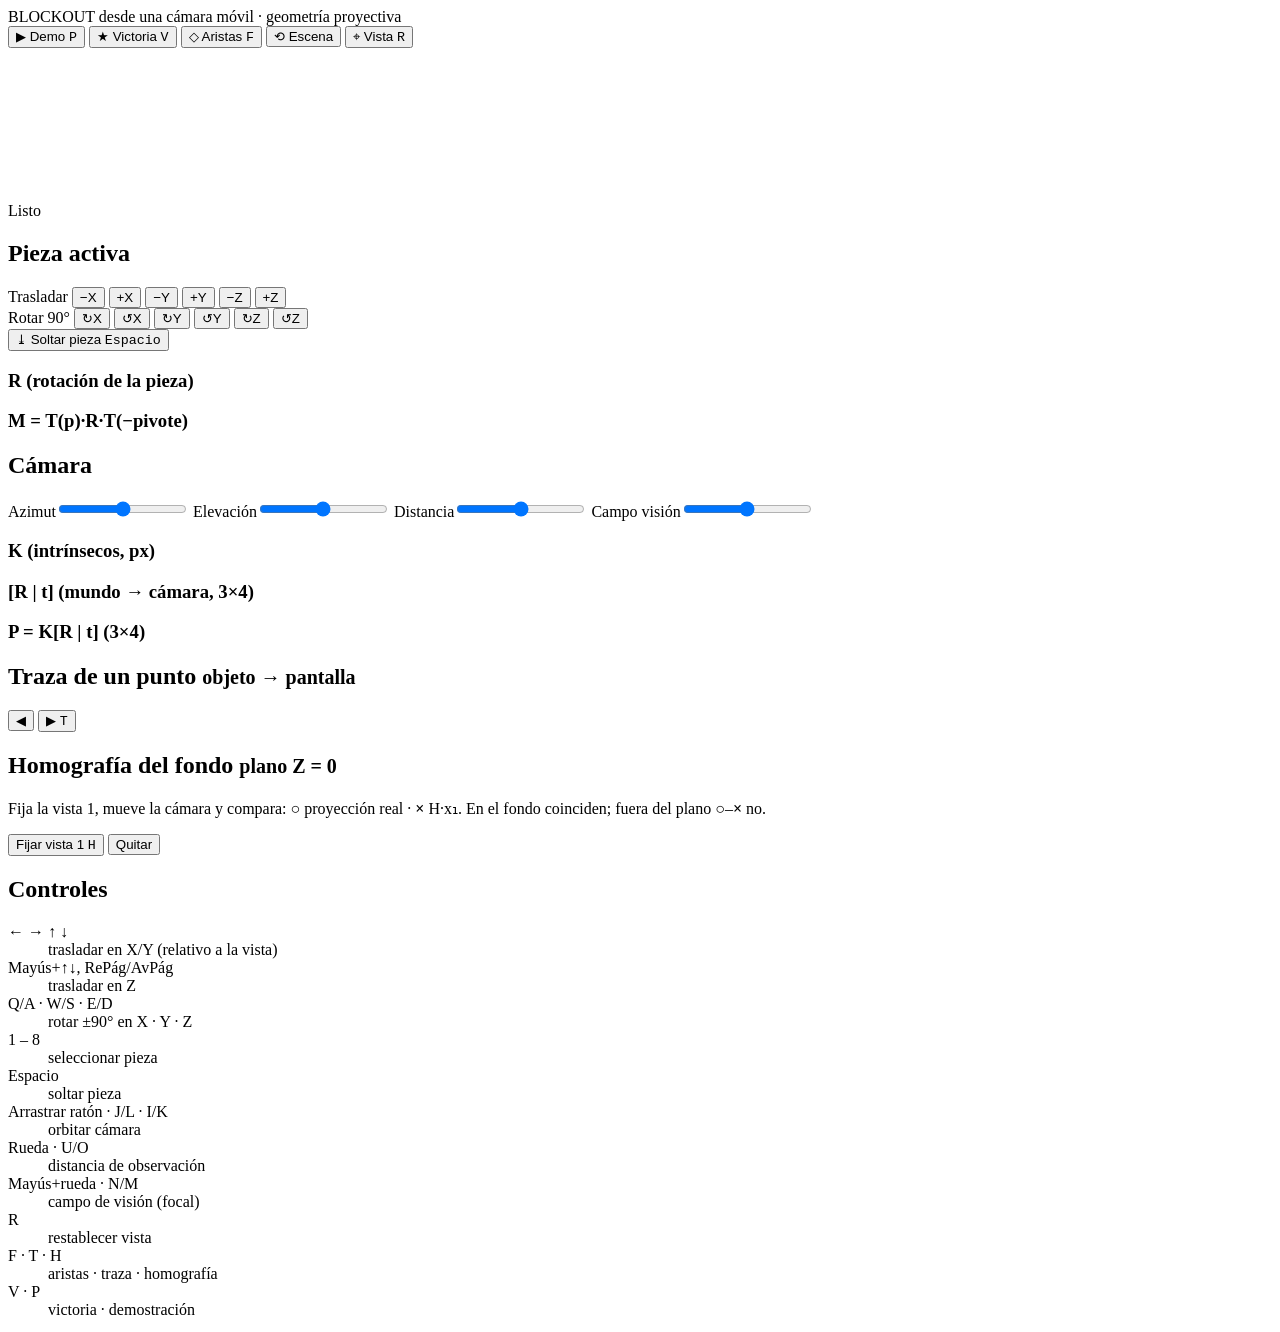
==== index.html @ d71aa743 "animación: victoria por poses 3D enviadas con SET_ANIMATION (T11) Co-Authored-By: Claude Opus 5.5 <n" ====
<!doctype html>
<html lang="es">
<head>
  <meta charset="utf-8">
  <meta name="viewport" content="width=device-width, initial-scale=1">
  <title>Blockout · Cámara móvil</title>
  <link rel="stylesheet" href="css/style.css">
</head>
<body>
  <div class="app">
    <header class="topbar">
      <div class="brand">
        <span class="logo">BLOCKOUT</span>
        <span class="tag">desde una cámara móvil · geometría proyectiva</span>
      </div>
      <div class="toolbar">
        <button id="btn-demo" title="Modo de demostración (P)">▶ Demo <kbd>P</kbd></button>
        <button id="btn-victory" title="Animación de victoria (V)">★ Victoria <kbd>V</kbd></button>
        <button id="btn-wire" title="Alternar caras / solo aristas (F)">◇ Aristas <kbd>F</kbd></button>
        <button id="btn-reset-scene" title="Reiniciar escena (Retroceso)">⟲ Escena</button>
        <button id="btn-reset-cam" title="Restablecer vista (R)">⌖ Vista <kbd>R</kbd></button>
      </div>
    </header>

    <main class="stage">
      <canvas id="view" aria-label="Vista proyectada de la escena 3D"></canvas>
      <div class="status-strip" id="status-strip">Listo</div>
    </main>

    <aside class="panel">
      <section>
        <h2>Pieza activa</h2>
        <div class="piece-grid" id="piece-grid"></div>
        <div class="pad">
          <div class="pad-group">
            <span>Trasladar</span>
            <button data-act='{"type":"TRANSLATE","delta":[-1,0,0]}'>−X</button>
            <button data-act='{"type":"TRANSLATE","delta":[1,0,0]}'>+X</button>
            <button data-act='{"type":"TRANSLATE","delta":[0,-1,0]}'>−Y</button>
            <button data-act='{"type":"TRANSLATE","delta":[0,1,0]}'>+Y</button>
            <button data-act='{"type":"TRANSLATE","delta":[0,0,-1]}'>−Z</button>
            <button data-act='{"type":"TRANSLATE","delta":[0,0,1]}'>+Z</button>
          </div>
          <div class="pad-group">
            <span>Rotar 90°</span>
            <button data-act='{"type":"ROTATE","axis":"x","dir":1}'>↻X</button>
            <button data-act='{"type":"ROTATE","axis":"x","dir":-1}'>↺X</button>
            <button data-act='{"type":"ROTATE","axis":"y","dir":1}'>↻Y</button>
            <button data-act='{"type":"ROTATE","axis":"y","dir":-1}'>↺Y</button>
            <button data-act='{"type":"ROTATE","axis":"z","dir":1}'>↻Z</button>
            <button data-act='{"type":"ROTATE","axis":"z","dir":-1}'>↺Z</button>
          </div>
          <button class="wide" data-act='{"type":"DROP"}'>⤓ Soltar pieza <kbd>Espacio</kbd></button>
        </div>
        <div class="kv" id="piece-info"></div>
        <div class="mats">
          <div><h3>R (rotación de la pieza)</h3><pre id="mat-Rp"></pre></div>
          <div><h3>M = T(p)·R·T(−pivote)</h3><pre id="mat-M"></pre></div>
        </div>
      </section>

      <section>
        <h2>Cámara</h2>
        <label class="slider"><span>Azimut</span><input type="range" id="cam-azimuth" min="-180" max="180" step="1"><output id="o-azimuth"></output></label>
        <label class="slider"><span>Elevación</span><input type="range" id="cam-elevation" min="-85" max="89" step="1"><output id="o-elevation"></output></label>
        <label class="slider"><span>Distancia</span><input type="range" id="cam-distance" min="0.5" max="80" step="0.1"><output id="o-distance"></output></label>
        <label class="slider"><span>Campo visión</span><input type="range" id="cam-fovY" min="8" max="120" step="0.5"><output id="o-fovY"></output></label>
        <div class="kv" id="cam-info"></div>
        <div class="mats">
          <div><h3>K (intrínsecos, px)</h3><pre id="mat-K"></pre></div>
          <div class="full"><h3>[R | t] (mundo → cámara, 3×4)</h3><pre id="mat-Rt"></pre></div>
          <div class="full"><h3>P = K[R | t] (3×4)</h3><pre id="mat-P"></pre></div>
        </div>
      </section>

      <section>
        <h2>Traza de un punto <small>objeto → pantalla</small></h2>
        <div class="row">
          <button id="trace-prev">◀</button>
          <span id="trace-label" class="grow"></span>
          <button id="trace-next">▶ <kbd>T</kbd></button>
        </div>
        <table class="trace" id="trace-table"></table>
      </section>

      <section>
        <h2>Homografía del fondo <small>plano Z = 0</small></h2>
        <p class="note">Fija la vista 1, mueve la cámara y compara: <b class="g">○</b> proyección real ·
          <b>×</b> H·x₁. En el fondo coinciden; fuera del plano <b class="o">○</b>–<b class="r">×</b> no.</p>
        <div class="row">
          <button id="h-capture">Fijar vista 1 <kbd>H</kbd></button>
          <button id="h-clear">Quitar</button>
        </div>
        <div id="h-out" class="h-out"></div>
      </section>

      <section>
        <h2>Controles</h2>
        <dl class="keys">
          <dt>← → ↑ ↓</dt><dd>trasladar en X/Y (relativo a la vista)</dd>
          <dt>Mayús+↑↓, RePág/AvPág</dt><dd>trasladar en Z</dd>
          <dt>Q/A · W/S · E/D</dt><dd>rotar ±90° en X · Y · Z</dd>
          <dt>1 – 8</dt><dd>seleccionar pieza</dd>
          <dt>Espacio</dt><dd>soltar pieza</dd>
          <dt>Arrastrar ratón · J/L · I/K</dt><dd>orbitar cámara</dd>
          <dt>Rueda · U/O</dt><dd>distancia de observación</dd>
          <dt>Mayús+rueda · N/M</dt><dd>campo de visión (focal)</dd>
          <dt>R</dt><dd>restablecer vista</dd>
          <dt>F · T · H</dt><dd>aristas · traza · homografía</dd>
          <dt>V · P</dt><dd>victoria · demostración</dd>
        </dl>
      </section>
    </aside>
  </div>

  <!-- Orden de carga: núcleo matemático → escena (A) → cámara/proyección (B) → aplicación (C).
       Scripts clásicos (no módulos ES) para que funcione abriendo el archivo, sin servidor. -->
  <script src="js/math/linalg.js"></script>
  <script src="js/scene/pieces.js"></script>
  <script src="js/scene/scene.js"></script>
  <script src="js/camera/camera.js"></script>
  <script src="js/camera/projection.js"></script>
  <script src="js/camera/homography.js"></script>
  <script src="js/app/renderer.js"></script>
  <script src="js/app/input.js"></script>
  <script src="js/app/victory.js"></script>
  <script src="js/app/demo.js"></script>
  <script src="js/app/main.js"></script>
</body>
</html>
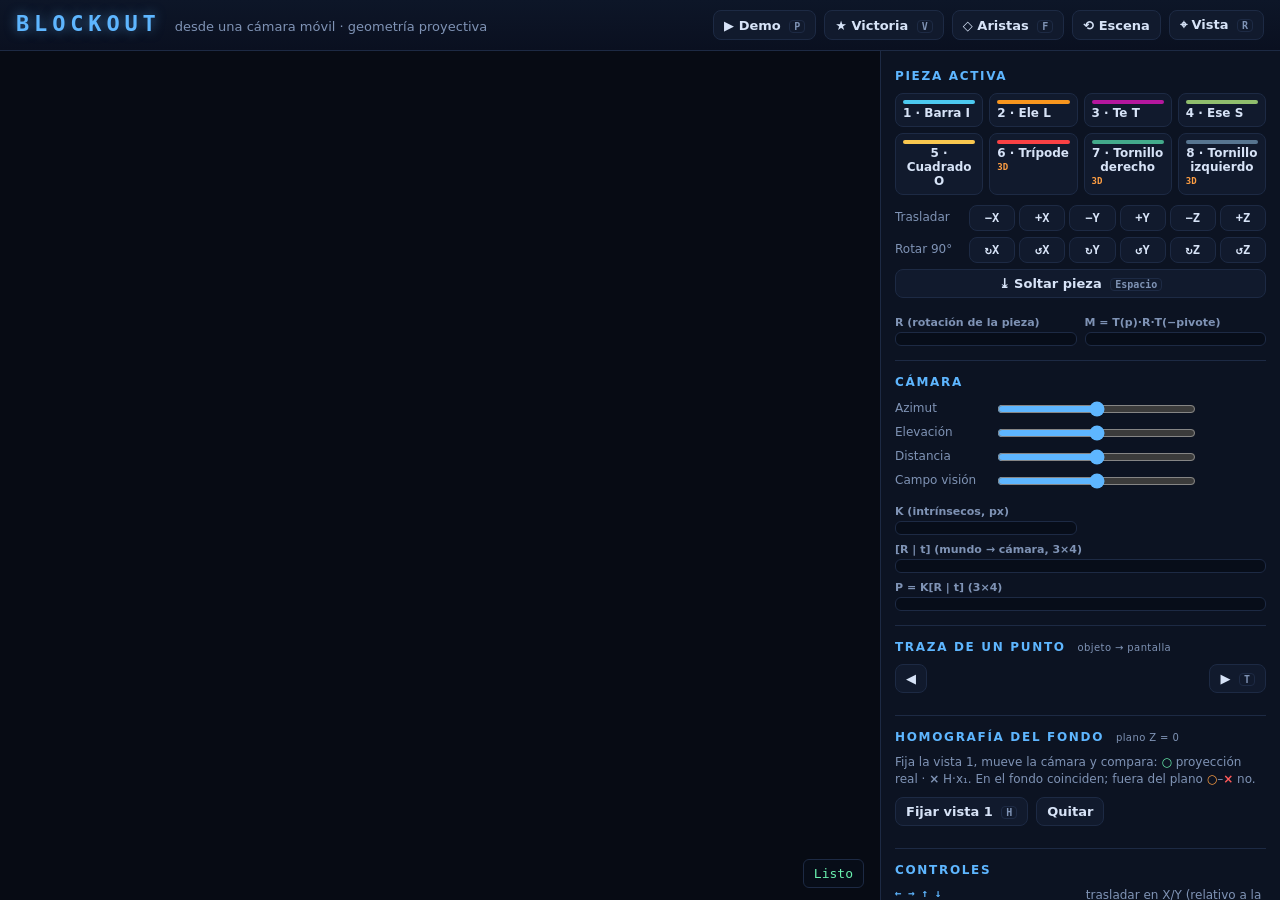
==== commit d93b55aa: "interfaz: página, paneles, controles de cámara y traza de un punto (T10) Co-Authored-By: Claude Opus" ====
--- a/index.html
+++ b/index.html
@@ -123,8 +123,6 @@
   <script src="js/camera/homography.js"></script>
   <script src="js/app/renderer.js"></script>
   <script src="js/app/input.js"></script>
-  <script src="js/app/victory.js"></script>
-  <script src="js/app/demo.js"></script>
   <script src="js/app/main.js"></script>
 </body>
 </html>
--- a/css/style.css
+++ b/css/style.css
@@ -0,0 +1,111 @@
+:root {
+  --bg: #070b14;
+  --panel: #0c1322;
+  --panel-2: #111a2d;
+  --line: #1d2a44;
+  --text: #d7e3f7;
+  --muted: #7f93b5;
+  --accent: #5eb6ff;
+  --accent-2: #ff2e88;
+  --ok: #69f0ae;
+  --warn: #ff9f43;
+  --bad: #ff5a5a;
+  --mono: "JetBrains Mono", "DejaVu Sans Mono", "Liberation Mono", ui-monospace, monospace;
+  --sans: "Inter", "Cantarell", "Ubuntu", "Segoe UI", system-ui, sans-serif;
+}
+* { box-sizing: border-box; }
+html, body { margin: 0; height: 100%; background: var(--bg); color: var(--text); font: 14px/1.45 var(--sans); }
+
+.app {
+  display: grid;
+  grid-template-columns: 1fr 400px;
+  grid-template-rows: auto 1fr;
+  grid-template-areas: "top top" "stage panel";
+  height: 100vh;
+}
+.topbar {
+  grid-area: top;
+  display: flex; align-items: center; justify-content: space-between; gap: 16px; flex-wrap: wrap;
+  padding: 10px 16px;
+  border-bottom: 1px solid var(--line);
+  background: linear-gradient(180deg, #0d1628, #0a1020);
+}
+.brand { display: flex; align-items: baseline; gap: 14px; }
+.logo {
+  font: 800 22px/1 var(--mono); letter-spacing: 0.22em; color: var(--accent);
+  text-shadow: 0 0 12px rgba(94, 182, 255, 0.55);
+}
+.tag { color: var(--muted); font-size: 13px; }
+.toolbar { display: flex; gap: 8px; flex-wrap: wrap; }
+
+button {
+  font: 600 13px var(--sans); color: var(--text);
+  background: var(--panel-2); border: 1px solid var(--line); border-radius: 8px;
+  padding: 6px 10px; cursor: pointer; transition: border-color .15s, background .15s;
+}
+button:hover { border-color: var(--accent); }
+button:focus-visible { outline: 2px solid var(--accent); outline-offset: 1px; }
+button.on { background: #15335a; border-color: var(--accent); }
+kbd {
+  font: 600 10px var(--mono); color: var(--muted); border: 1px solid var(--line);
+  border-radius: 4px; padding: 0 4px; margin-left: 4px;
+}
+
+.stage { grid-area: stage; position: relative; min-height: 0; min-width: 0; }
+#view { position: absolute; inset: 0; width: 100%; height: 100%; display: block; cursor: grab; touch-action: none; }
+#view.dragging { cursor: grabbing; }
+.status-strip {
+  position: absolute; right: 16px; bottom: 12px; max-width: 60%;
+  font: 500 13px var(--mono); padding: 6px 10px; border-radius: 6px;
+  background: rgba(8, 14, 26, 0.8); border: 1px solid var(--line); color: var(--ok);
+}
+.status-strip.bad { color: var(--bad); }
+
+.panel {
+  grid-area: panel; overflow-y: auto; border-left: 1px solid var(--line); background: var(--panel);
+  padding: 4px 14px 24px;
+}
+section { border-bottom: 1px solid var(--line); padding: 12px 0 14px; }
+h2 { font: 700 12px var(--sans); letter-spacing: .14em; text-transform: uppercase; color: var(--accent); margin: 2px 0 10px; }
+h2 small { color: var(--muted); letter-spacing: .04em; text-transform: none; font-weight: 500; margin-left: 6px; }
+h3 { font: 600 11px var(--sans); color: var(--muted); margin: 0 0 3px; }
+pre {
+  margin: 0; font: 12px/1.35 var(--mono); background: #070d19; border: 1px solid var(--line);
+  border-radius: 6px; padding: 6px 8px; overflow-x: auto; white-space: pre;
+}
+.piece-grid { display: grid; grid-template-columns: repeat(4, 1fr); gap: 6px; margin-bottom: 10px; }
+.piece-grid button { display: flex; flex-direction: column; align-items: flex-start; gap: 2px; padding: 6px 7px; font-size: 12px; }
+.piece-grid .sw { width: 100%; height: 4px; border-radius: 2px; }
+.piece-grid .np { font: 600 9px var(--mono); color: var(--warn); }
+.pad { display: grid; gap: 6px; margin-bottom: 10px; }
+.pad-group { display: grid; grid-template-columns: 70px repeat(6, 1fr); gap: 4px; align-items: center; }
+.pad-group span { color: var(--muted); font-size: 12px; }
+.pad-group button { padding: 5px 0; font: 600 12px var(--mono); }
+.wide { width: 100%; }
+.kv { display: grid; grid-template-columns: auto 1fr; gap: 2px 10px; font: 12px var(--mono); margin: 6px 0 8px; }
+.kv .k { color: var(--muted); }
+.mats { display: grid; grid-template-columns: 1fr 1fr; gap: 8px; }
+.mats .full { grid-column: 1 / -1; }
+.slider { display: grid; grid-template-columns: 92px 1fr 64px; align-items: center; gap: 8px; margin: 4px 0; }
+.slider span { color: var(--muted); font-size: 12px; }
+.slider output { font: 12px var(--mono); text-align: right; }
+input[type=range] { width: 100%; accent-color: var(--accent); }
+.row { display: flex; gap: 8px; align-items: center; margin-bottom: 8px; }
+.grow { flex: 1; font: 12px var(--mono); color: var(--muted); text-align: center; }
+table.trace { width: 100%; border-collapse: collapse; font: 12px var(--mono); }
+table.trace td { padding: 3px 4px; border-top: 1px solid var(--line); vertical-align: top; }
+table.trace td:first-child { color: var(--muted); white-space: nowrap; }
+.note { color: var(--muted); font-size: 12px; margin: 0 0 8px; }
+.g { color: var(--ok); } .o { color: var(--warn); } .r { color: var(--bad); }
+.h-out table { width: 100%; border-collapse: collapse; font: 11px var(--mono); margin-top: 6px; }
+.h-out th, .h-out td { padding: 2px 4px; text-align: right; border-top: 1px solid var(--line); }
+.h-out th { color: var(--muted); font-weight: 500; }
+.h-out .sum { font: 12px var(--mono); margin: 6px 0; }
+dl.keys { display: grid; grid-template-columns: auto 1fr; gap: 4px 12px; margin: 0; font-size: 12px; }
+dl.keys dt { font: 600 11px var(--mono); color: var(--accent); }
+dl.keys dd { margin: 0; color: var(--muted); }
+
+@media (max-width: 900px) {
+  .app { grid-template-columns: 1fr; grid-template-rows: auto 60vh auto; grid-template-areas: "top" "stage" "panel"; height: auto; }
+  .panel { border-left: 0; }
+}
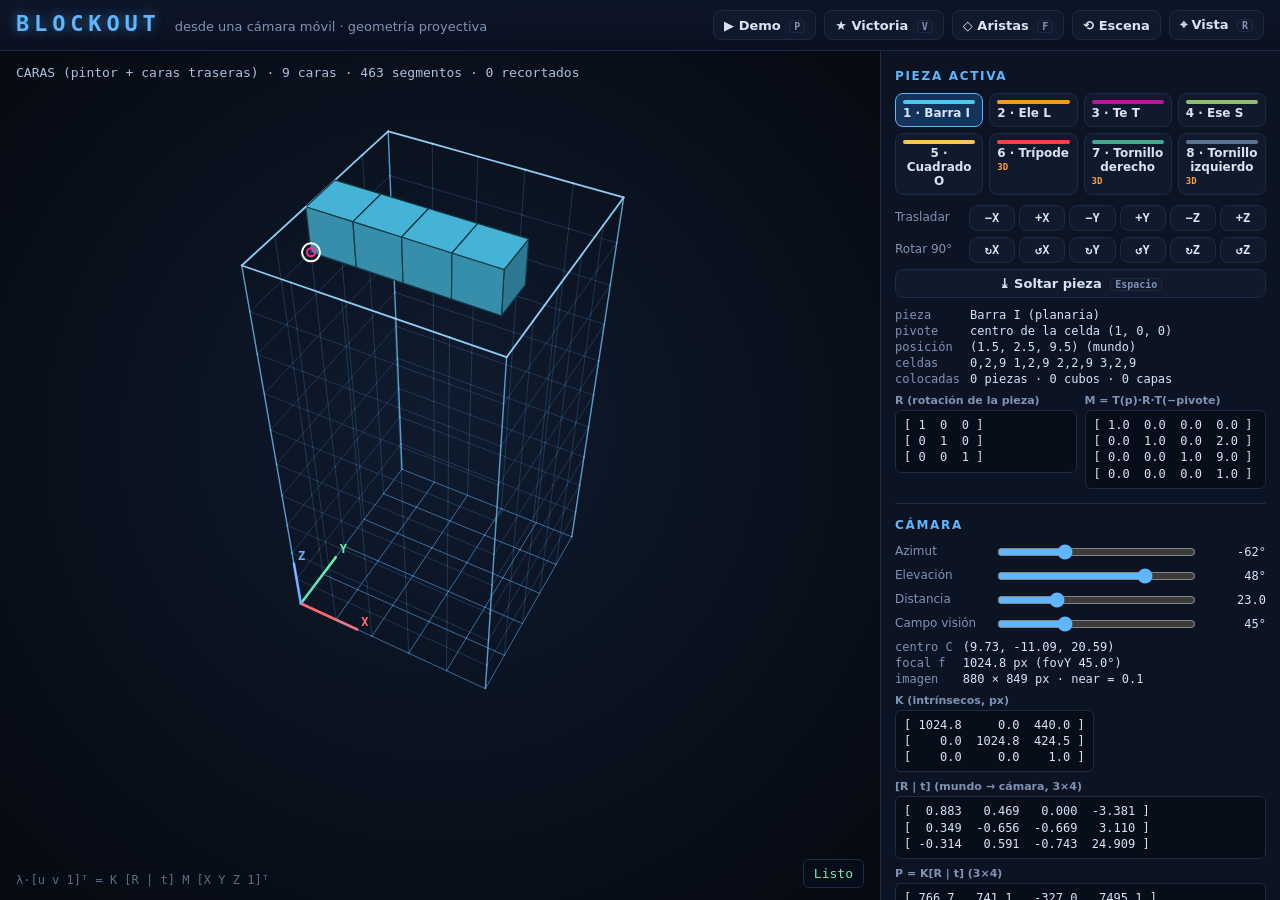
==== commit 0a1f7c7b: "Integra en main el proyecto completo (PRs #2–#7) Los PRs #2–#7 se integraron cada uno en la rama del" ====
--- a/index.html
+++ b/index.html
@@ -123,6 +123,8 @@
   <script src="js/camera/homography.js"></script>
   <script src="js/app/renderer.js"></script>
   <script src="js/app/input.js"></script>
+  <script src="js/app/victory.js"></script>
+  <script src="js/app/demo.js"></script>
   <script src="js/app/main.js"></script>
 </body>
 </html>
